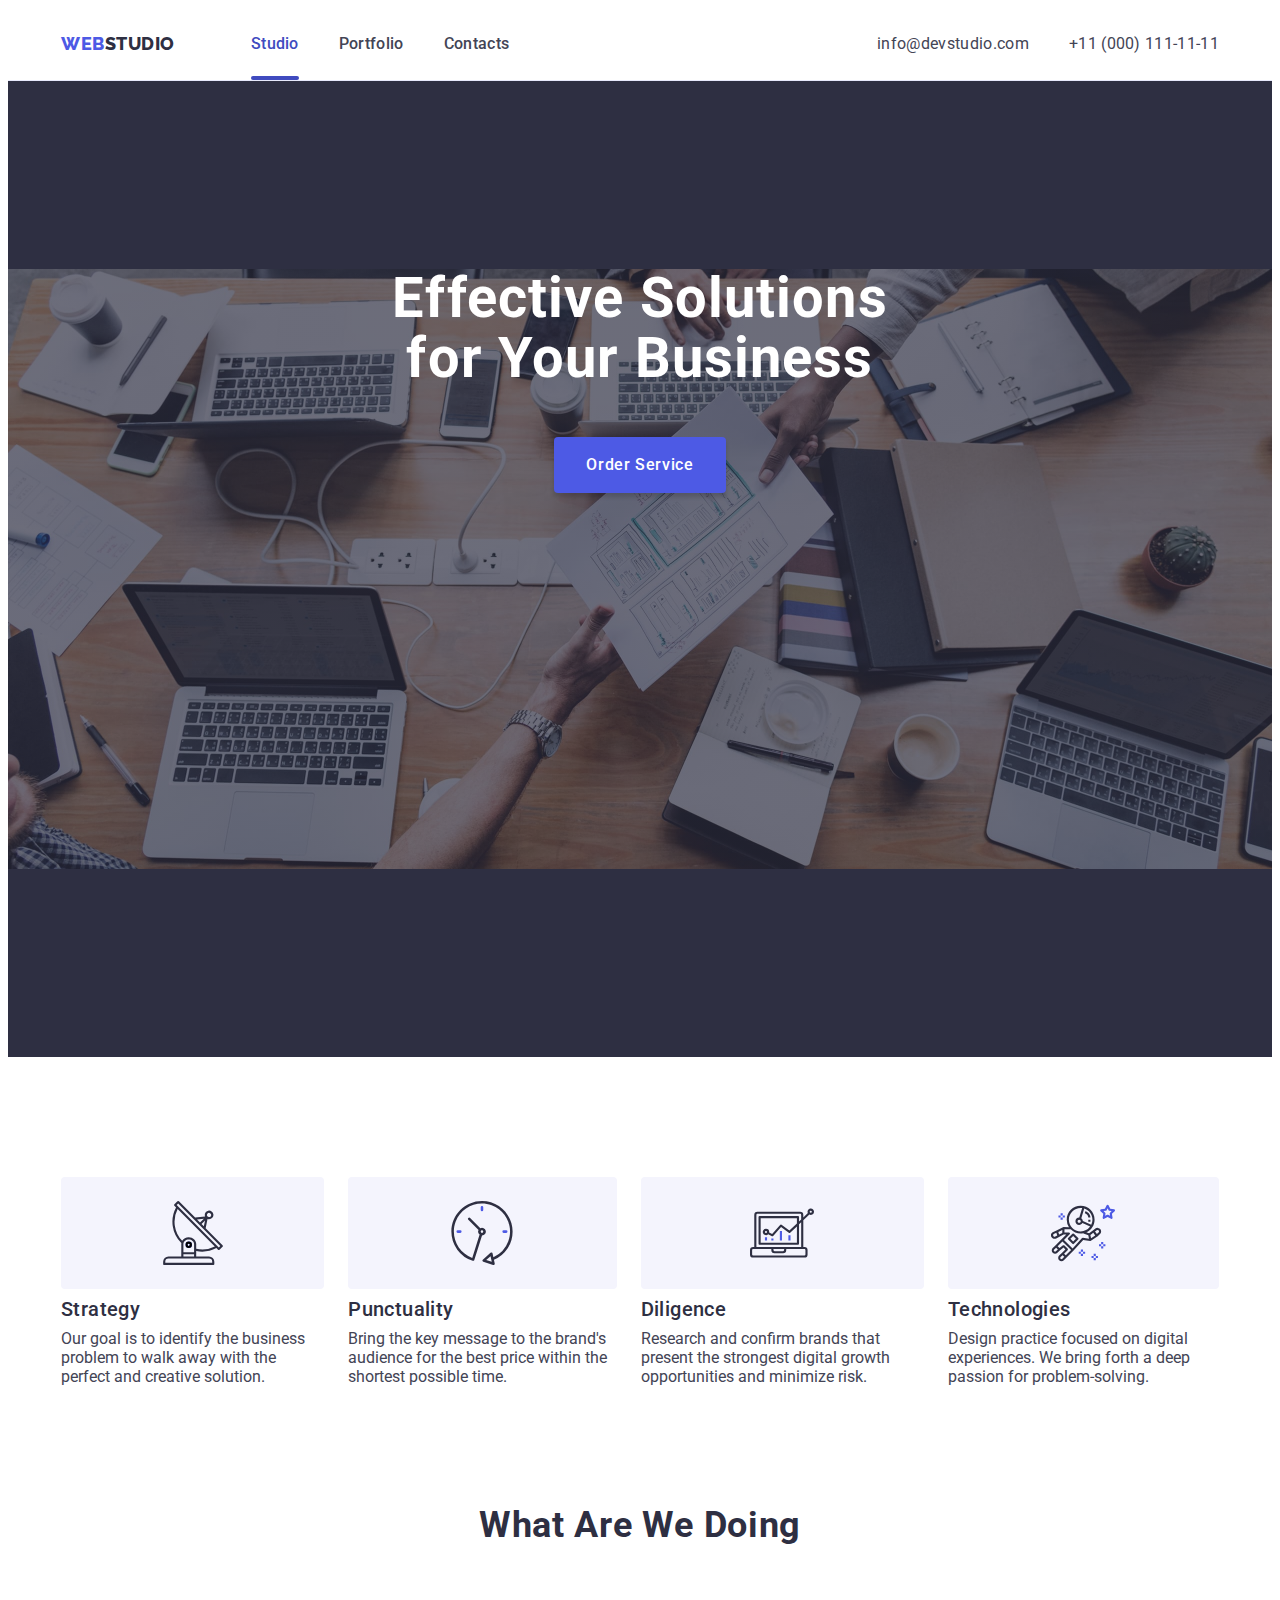
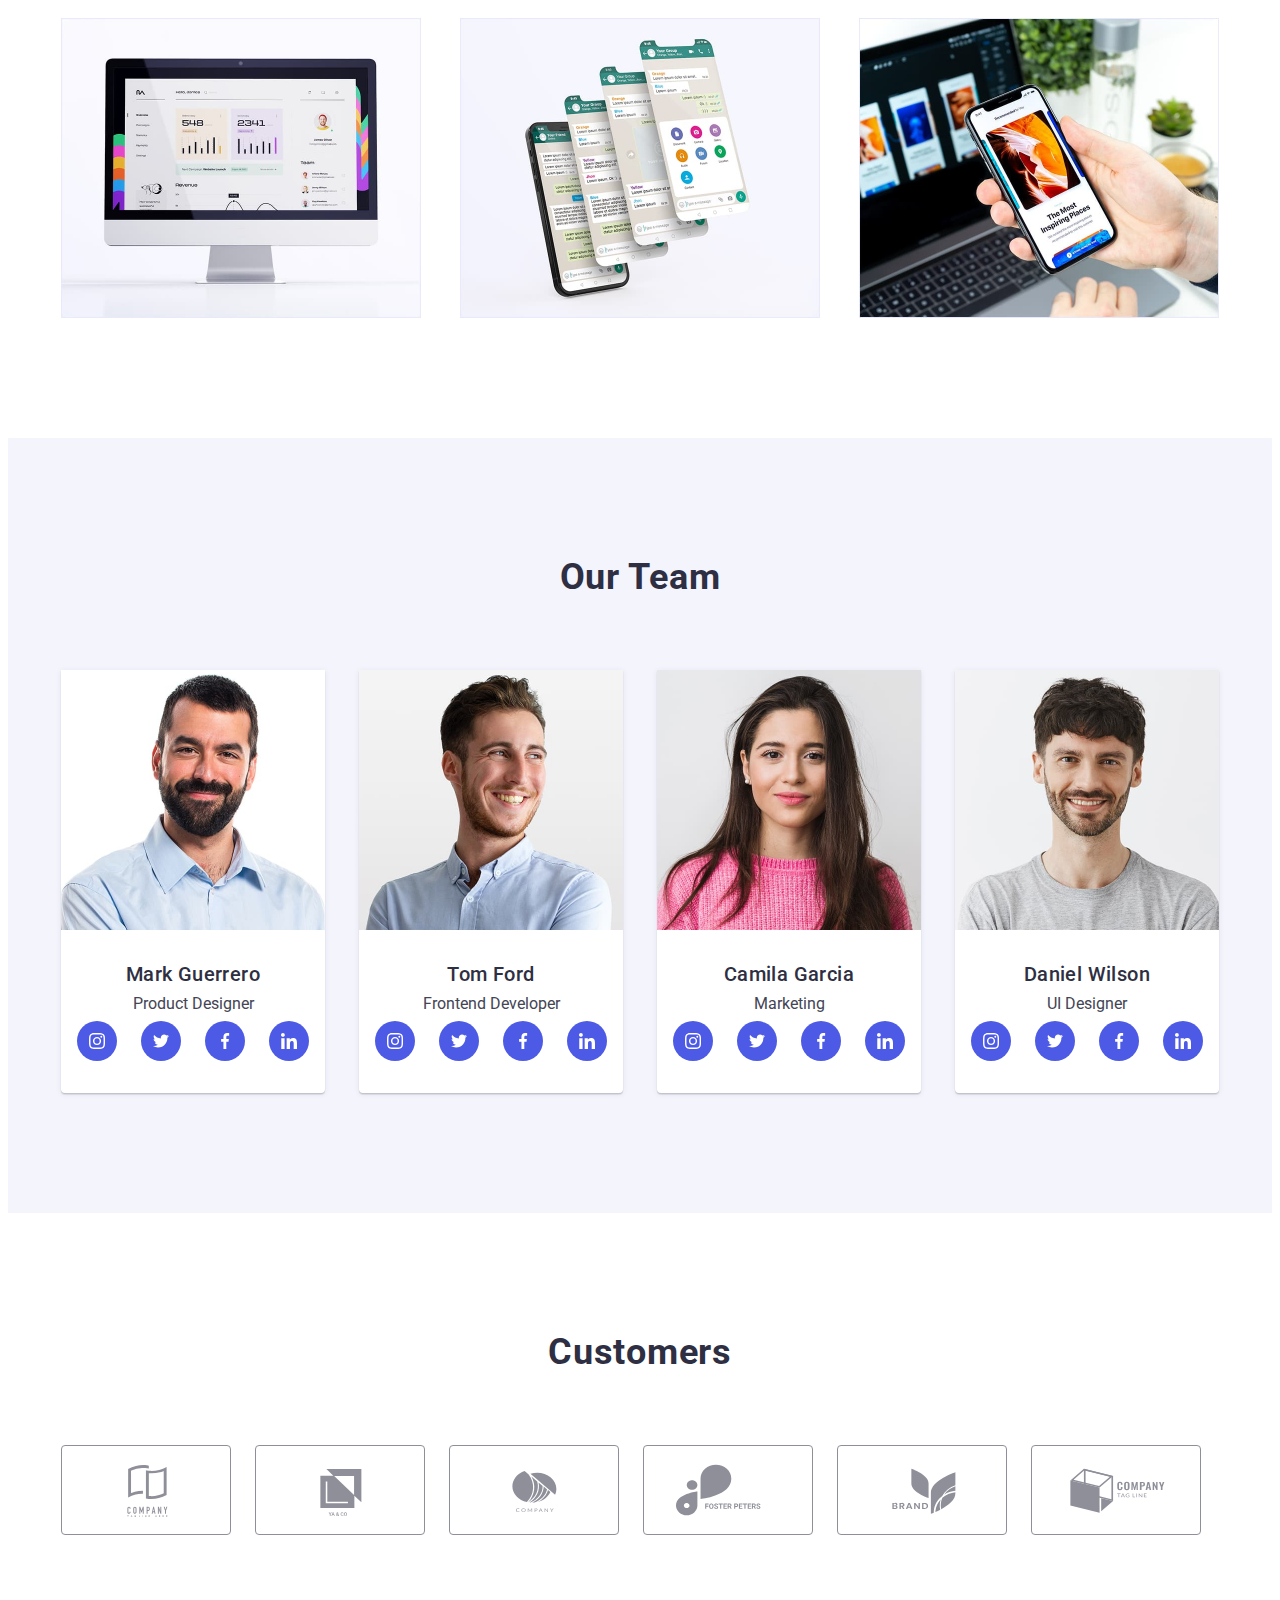
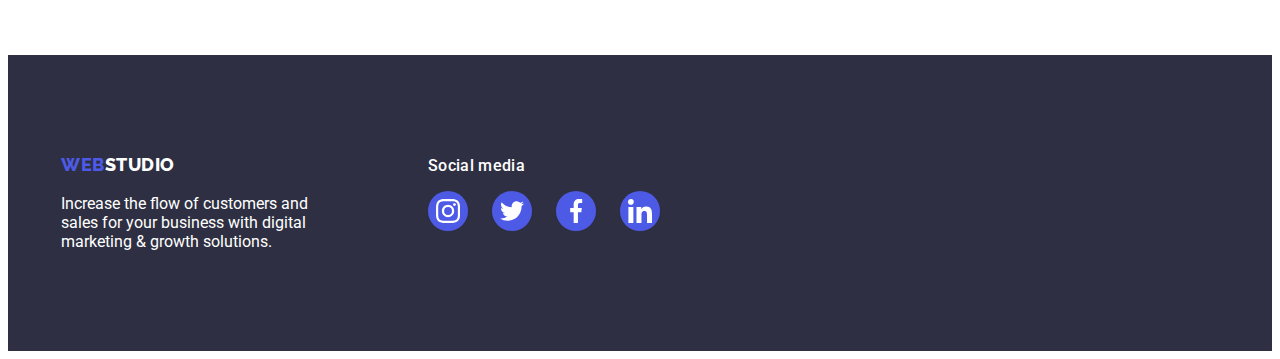
==== index.html @ 13054fbc "Initial commit" ====
<!DOCTYPE html>
<html lang="en">
  <head>
    <meta charset="UTF-8" />
    <meta name="viewport" content="width=device-width, initial-scale=1.0" />
    <link rel="preconnect" href="https://fonts.googleapis.com" />
    <link rel="preconnect" href="https://fonts.gstatic.com" crossorigin />
    <link
      href="https://fonts.googleapis.com/css2?family=Raleway:wght@800&family=Roboto:wght@100..900&display=swap"
      rel="stylesheet"
    />
    <link
      rel="stylesheet"
      href="https://cdnjs.cloudflare.com/ajax/libs/modern-normalize/3.0.1/modern-normalize.min.css"
      integrity="sha512-q6WgHqiHlKyOqslT/lgBgodhd03Wp4BEqKeW6nNtlOY4quzyG3VoQKFrieaCeSnuVseNKRGpGeDU3qPmabCANg=="
      crossorigin="anonymous"
      referrerpolicy="no-referrer"
    />
    <link href="./css/styles.css" rel="stylesheet" />
    <title>Webstudio</title>
  </head>
  <body>
    <!--Header-->
    <header class="header">
      <div class="container header-container">
        <nav class="header-nav">
          <a href="./index.html" class="logo"
            ><span class="logo-part">Web</span>Studio</a
          >
          <ul class="list nav-list">
            <li class="nav-item current">
              <a href="./index.html" class="nav-link">Studio</a>
            </li>
            <li class="nav-item">
              <a href="./portfolio.html" class="nav-link">Portfolio</a>
            </li>
            <li class="nav-item">
              <a href="" class="nav-link">Contacts</a>
            </li>
          </ul>
        </nav>
        <ul class="list contact-list">
          <li class="contact-item">
            <a href="mailto:info@devstudio.com" class="nav-data"
              >info@devstudio.com</a
            >
          </li>
          <li class="contact-item">
            <a href="tel:+11 (000) 111-11-11" class="nav-data"
              >+11 (000) 111-11-11</a
            >
          </li>
        </ul>
      </div>
    </header>
    <!--Hero Section-->
    <main>
      <section class="hero-section">
        <div class="container hero-container">
          <h1 class="main-title">
            Effective Solutions <br />for Your Business
          </h1>
          <button type="button" class="button" data-modal-open>Order Service</button>
        </div>
      </section>
      <!--Section2_Features-->
      <section class="features-section">
        <div class="container features-container">
          <h2 class="visually-hidden">Features</h2>
          <ul class="list features-list">
            <li class="features-item">
              <div class="vector-box">
                <svg class="vector-icon" width="64px" height="64px"><use href="./images/icons.svg#icon-strategy"></use></svg>
              </div>
              <h3 class="item-header">Strategy</h3>
              <p>
                Our goal is to identify the business problem to walk away with
                the perfect and creative solution.
              </p>
            </li>
            <li class="features-item">
              <div class="vector-box">
                <svg class="vector-icon" width="64px" height="64px"><use href="./images/icons.svg#icon-punctuality"></use></svg>
              </div>
              <h3 class="item-header">Punctuality</h3>
              <p>
                Bring the key message to the brand's audience for the best price
                within the shortest possible time.
              </p>
            </li>
            <li class="features-item">
              <div class="vector-box">
                <svg class="vector-icon" width="64px" height="64px"><use href="./images/icons.svg#icon-diligence"></use></svg>
              </div>
              <h3 class="item-header">Diligence</h3>
              <p>
                Research and confirm brands that present the strongest digital
                growth opportunities and minimize risk.
              </p>
            </li>
            <li class="features-item">
              <div class="vector-box">
                <svg class="vector-icon" width="64px" height="64px"><use href="./images/icons.svg#icon-technologies"></use></svg>
              </div>
              <h3 class="item-header">Technologies</h3>
              <p>
                Design practice focused on digital experiences. We bring forth a
                deep passion for problem-solving.
              </p>
            </li>
          </ul>
        </div>
      </section>
      <!--Section3_What are we doing-->
      <section class="what-section">
        <div class="container what-container">
          <h2 class="what-header">What are we doing</h2>
          <ul class="list what-list">
            <li class="what-item">
              <img
                src="./images/compuer.jpg"
                alt="Computer with Dashboard"
                width="360px"
                height="300"
              />
            </li>
            <li class="what-item">
              <img
                src="./images/mobile.jpg"
                alt="Smartphone with messenger"
                width="360px"
                height="300"
              />
            </li>
            <li class="what-item">
              <img
                src="./images/computer_mobile.jpg"
                alt="Computer and Smartphone with beautiful interface"
                width="360px"
                height="300"
              />
            </li>
          </ul>
        </div>
      </section>
      <!--Section4_Our Team-->
      <section class="team-section">
        <div class="container team-container">
          <h2 class="team-header">Our Team</h2>
          <ul class="list team-list">
            <li class="team-item">
              <img
                src="./images/person1.jpg"
                alt="Product Designer"
                width="264px"
                height="260px"
              />
              <div class="item-box">
                <h3 class="item-header">Mark Guerrero</h3>
                <p class="team-text">Product Designer</p>
                <ul class="list team-soc-list">
                  <li class="team-soc-item">
                    <a class="link team-soc-link" href="#">
                      <svg class="team-soc-icon" width="16" height="16">
                        <use
                          href="./images/icons.svg#icon-instagram"
                        ></use></svg>
                      </a>
                  </li>
                  <li class="team-soc-item">
                    <a href="#" class="link team-soc-link"><svg class="team-soc-icon" width="16" height="16">
                        <use
                          href="./images/icons.svg#icon-twitter"
                        ></use></svg></a>
                  </li>
                  <li class="team-soc-item">
                    <a href="#" class="link team-soc-link"><svg class="team-soc-icon" width="16" height="16">
                        <use
                          href="./images/icons.svg#icon-facebook"
                        ></use></svg></a>
                  </li>
                  <li class="team-soc-item">
                    <a href="#" class="link team-soc-link"><svg class="team-soc-icon" width="16" height="16">
                        <use
                          href="./images/icons.svg#icon-linkedin"
                        ></use></svg></a>
                  </li>
                </ul>
              </div>
            </li>
            <li class="team-item">
              <img
                src="./images/person2.jpg"
                alt="Frontend Developer"
                width="264px"
                height="260px"
              />
              <div class="item-box">
                <h3 class="item-header">Tom Ford</h3>
                <p class="team-text">Frontend Developer</p>
                <ul class="list team-soc-list">
                  <li class="team-soc-item">
                    <a class="link team-soc-link" href="#">
                      <svg class="team-soc-icon" width="16" height="16">
                        <use
                          href="./images/icons.svg#icon-instagram"
                        ></use></svg>
                      </a>
                  </li>
                  <li class="team-soc-item">
                    <a href="#" class="link team-soc-link"><svg class="team-soc-icon" width="16" height="16">
                        <use
                          href="./images/icons.svg#icon-twitter"
                        ></use></svg></a>
                  </li>
                  <li class="team-soc-item">
                    <a href="#" class="link team-soc-link"><svg class="team-soc-icon" width="16" height="16">
                        <use
                          href="./images/icons.svg#icon-facebook"
                        ></use></svg></a>
                  </li>
                  <li class="team-soc-item">
                    <a href="#" class="link team-soc-link"><svg class="team-soc-icon" width="16" height="16">
                        <use
                          href="./images/icons.svg#icon-linkedin"
                        ></use></svg></a>
                  </li>
                </ul>
              </div>
            </li>

            <li class="team-item">
              <img
                src="./images/person3.jpg"
                alt="Marketing"
                width="264px"
                height="260px"
              />
              <div class="item-box">
                <h3 class="item-header">Camila Garcia</h3>
                <p class="team-text">Marketing</p>
                <ul class="list team-soc-list">
                  <li class="team-soc-item">
                    <a class="link team-soc-link" href="#">
                      <svg class="team-soc-icon" width="16" height="16">
                        <use
                          href="./images/icons.svg#icon-instagram"
                        ></use></svg>
                      </a>
                  </li>
                  <li class="team-soc-item">
                    <a href="#" class="link team-soc-link"><svg class="team-soc-icon" width="16" height="16">
                        <use
                          href="./images/icons.svg#icon-twitter"
                        ></use></svg></a>
                  </li>
                  <li class="team-soc-item">
                    <a href="#" class="link team-soc-link"><svg class="team-soc-icon" width="16" height="16">
                        <use
                          href="./images/icons.svg#icon-facebook"
                        ></use></svg></a>
                  </li>
                  <li class="team-soc-item">
                    <a href="#" class="link team-soc-link"><svg class="team-soc-icon" width="16" height="16">
                        <use
                          href="./images/icons.svg#icon-linkedin"
                        ></use></svg></a>
                  </li>
                </ul>
              </div>
            </li>
            <li class="team-item">
              <img
                src="./images/person4.jpg"
                alt="UI Designer"
                width="264px"
                height="260px"
              />
              <div class="item-box">
                <h3 class="item-header">Daniel Wilson</h3>
                <p class="team-text">UI Designer</p>
                <ul class="list team-soc-list">
                  <li class="team-soc-item">
                    <a class="link team-soc-link" href="#">
                      <svg class="team-soc-icon" width="16" height="16">
                        <use
                          href="./images/icons.svg#icon-instagram"
                        ></use></svg>
                      </a>
                  </li>
                  <li class="team-soc-item">
                    <a href="#" class="link team-soc-link"><svg class="team-soc-icon" width="16" height="16">
                        <use
                          href="./images/icons.svg#icon-twitter"
                        ></use></svg></a>
                  </li>
                  <li class="team-soc-item">
                    <a href="#" class="link team-soc-link"><svg class="team-soc-icon" width="16" height="16">
                        <use
                          href="./images/icons.svg#icon-facebook"
                        ></use></svg></a>
                  </li>
                  <li class="team-soc-item">
                    <a href="#" class="link team-soc-link"><svg class="team-soc-icon" width="16" height="16">
                        <use
                          href="./images/icons.svg#icon-linkedin"
                        ></use></svg></a>
                  </li>
                </ul>
              </div>
            </li>
          </ul>
        </div>
      </section>
      <!--Section5_clients-->
      <section class="customers-section">
        <div class="customers-container container">
          <h2 class="customers-title">Customers</h2>
          <ul class="list customers-list">
            <li class="customer-item">
              <a class="link customers-link" href="#">
                <svg class="customers-icon" width="104px" height="56px">
                  <use href="./images/icons.svg#icon-YaCo_logo"></use>
                </svg>
              </a>
            </li>
            <li class="customer-item">
              <a class="link customers-link" href="#">
                <svg class="customers-icon" width="104px" height="56px">
                  <use href="./images/icons.svg#icon-Tagline_logo"></use>
                </svg>
              </a>
            </li>
            <li class="customer-item">
              <a class="link customers-link" href="#">
                <svg class="customers-icon" width="104px" height="56px">
                  <use href="./images/icons.svg#icon-Company_logo"></use>
                </svg>
              </a>
            </li>
            <li class="customer-item">
              <a class="link customers-link" href="#">
                <svg class="customers-icon" width="104px" height="56px">
                  <use href="./images/icons.svg#icon-FosterGroup_logo"></use>
                </svg>
              </a>
            </li>
            <li class="customer-item">
              <a class="link customers-link" href="#">
                <svg class="customers-icon" width="104px" height="56px">
                  <use href="./images/icons.svg#icon-Brand_logo"></use>
                </svg>
              </a>
            </li>
            <li class="customer-item">
              <a class="link customers-link" href="#">
                <svg class="customers-icon" width="104px" height="56px">
                  <use href="./images/icons.svg#icon-TagLineCompany_logo"></use>
                </svg>
              </a>
            </li>
          </ul>
        </div>
      </section>
    </main>
    <!--Footer-->
    <footer class="footer">
      <section class="section footer-section">
        <div class="container footer-container">
        <div class="footer-content"><a href="./index.html" class="logo-footer"
          ><span class="logo-part">Web</span>Studio</a>
        <p class="footer-text">
          Increase the flow of customers and <br />
          sales for your business with digital<br />
          marketing & growth solutions.
        </p>
        </div>
      <div>
        <b>Social media</b>
        <ul class="list team-soc-list">
                  <li class="team-soc-item">
                    <a class="link team-soc-link" href="#">
                      <svg class="team-soc-icon" width="24" height="24">
                        <use
                          href="./images/icons.svg#icon-instagram"
                        ></use></svg>
                      </a>
                  </li>
                  <li class="team-soc-item">
                    <a href="#" class="link team-soc-link"><svg class="team-soc-icon" width="24" height="24">
                        <use
                          href="./images/icons.svg#icon-twitter"
                        ></use></svg></a>
                  </li>
                  <li class="team-soc-item">
                    <a href="#" class="link team-soc-link"><svg class="team-soc-icon" width="24" height="24">
                        <use
                          href="./images/icons.svg#icon-facebook"
                        ></use></svg></a>
                  </li>
                  <li class="team-soc-item">
                    <a href="#" class="link team-soc-link"><svg class="team-soc-icon" width="24" height="24">
                        <use
                          href="./images/icons.svg#icon-linkedin"
                        ></use></svg></a>
                  </li>
                </ul>
      </div>
      </div>
      </section>
    </footer>
     <div class="backdrop is-hidden" data-modal>
      <div class="modal">
        <button type="button" class="modal-close" data-modal-close>
          <a class="modal-close-link" href="#">
            <svg class="modal-close-icon" width="8px" height="8px">
              <use href="./images/icons.svg#icon-close"></use>
            </svg>
          </a>
        </button>
      </div>
    </div>
    <script src="./js/modal.js"></script>
  </body>
</html>
---- css/styles.css ----
/*Styles Reset*/
h1,
h2,
h3,
p {
  margin: 0;
}

ul {
  margin: 0;
  padding: 0;
}

img {
  display: block;
}

.list {
  list-style-type: none;
}
button {
  cursor: pointer;
}
a {
  text-decoration: none;

}
a:focus {
  box-shadow: none;
  border: none;
}
.container {
  width: 100%;
  max-width: 1158px;
  padding-left: 15px;
  padding-right: 15px;
  margin: 0 auto;
}
/*variables*/
:root {
  --brand-color: #4d5ae5;
  --pressed-color: #404bbf;
  --main-color: #2e2f42;
  --success-color: #31d0aa;
  --body-text-color: #434455;
  --light-color: #8e8f99;
  --accent-color: #e7e9fc;
  --light-background-color: #f4f4fd;
  --modal-color: #2e2f42;
  --hero-background: #2e2f42;
  --white-color: #ffffff;
  --modal-background-color: #fcfcfc;
  --hero-gradient: linear-gradient(
    rgba(46, 47, 66, 0.7),
    rgba(46, 47, 66, 0.7)
  );
}
/*Header*/
.header {
  border-bottom: 1px solid var(--CORNFLOWER, #e7e9fc);
  background: var(--WHITE, #fff);
}
.header-nav {
  display: flex;
  justify-content: space-between;
}
.header-container {
  display: flex;
  justify-content: space-between;
}
.nav-list {
  display: flex;
}
.logo {
  margin-right: 76px;
  color: var(--main-color, #2e2f42);
  font-family: Raleway;
  font-size: 18px;
  font-weight: 800;
  line-height: 116.667%;
  letter-spacing: 0.54px;
  text-transform: uppercase;
  align-content: center;
}
.logo-part {
  color: var(--brand-color);
}
.nav-item:not(:last-child),
.contact-item:not(:last-child) {
  margin-right: 40px;
}
.nav-item {
  color: var(--main-color);
  font-family: Roboto;
  font-size: 16px;
  font-weight: 500;
  line-height: 150%;
  letter-spacing: 0.32px;
  padding: 24px 0 24px 0;
}
.contact-item {
  padding: 24px 0 24px 0;
}
.nav-item:hover,
.nav-item:focus {
  color: var(--brand-color);
}
.nav-data {
  color: var(--body-text-color, #434455);
  font-family: Roboto;
  font-size: 16px;
  font-style: normal;
  font-weight: 400;
  line-height: 150%;
  letter-spacing: 0.32px;
}
.nav-data:hover,
.nav-data:focus {
  color: var(--pressed-color);
}
.contact-list {
  display: flex;
}
.nav-link {
  position: relative;
  display: inline-block;
  overflow: visible;
  color: var(--body-text-color);
}
.nav-link::after{
    position: absolute;
    content: "";
    bottom: -20px;
    left: 0;
    width: 100%;
    height: 4px;
    border-radius: 2px;
    background-color: var(--pressed-color);
    transform: translateY(4px);
    transition: transform 300ms linear;
    display: none;
    /*transform: scaleX(0);*/
  }
.nav-link:hover::after,
.nav-link:focus::after {
  /*transform: scaleX(1);*/
  display: block;
}
.nav-link:hover,
.nav-link:focus,
.nav-item.current .nav-link{
  color: var(--pressed-color);
}
.nav-item.current .nav-link::after {
  display: block;
}
/*Global Styles*/
body {
  font-family: 'Roboto', sans-serif;
  background-color: var(--white-color);
}
h2 {
  color: var(--main-color);
  text-align: center;
  font-family: Roboto;
  font-size: 36px;
  font-weight: 700;
  line-height: 111.111%;
  letter-spacing: 0.72px;
  text-transform: capitalize;
}
h3 {
  color: var(--main-color);
  font-family: Roboto;
  font-size: 20px;
  font-weight: 500;
  line-height: 120%;
  letter-spacing: 0.4px;
}
p {
  color: var(--body-text-color);
}
/*Hero Section*/
.hero-section {
  background-color: var(--hero-background);
  background-image: var(--hero-gradient), url(../images/hero_bg.jpg);
  background-repeat: no-repeat;
  background-position: center;
  background-size: cover;
  text-align: center;
  width: auto;
  background-size: 1440px auto;
  height: 600px;
  padding-top: 188px;
  padding-bottom: 188px;
}
.main-title {
  color: var(--white-color, #ffffff);
  font-size: 56px;
  font-weight: 700;
  line-height: 107.143%;
  letter-spacing: 1.12px;
  margin-bottom: 48px;
}
.button {
  background-color: var(--brand-color);
  color: var(--white-color);
  font-family: Roboto;
  font-size: 16px;
  font-weight: 500;
  line-height: 150%;
  letter-spacing: 0.64px;
  padding: 16px 32px;
  border: none;
  border-radius: 4px;
  box-shadow: 0px 4px 4px 0px rgba(0, 0, 0, 0.15);
}
.button:hover,
.button:focus {
  background-color: var(--pressed-color);
}
/*Section 2 Features*/
.visually-hidden {
  clip: rect(0 0 0 0);
  clip-path: inset(50%);
  height: 1px;
  overflow: hidden;
  position: absolute;
  white-space: nowrap;
  width: 1px;
}
.features-section {
  padding: 120px 0 120px 0;
}
.features-list {
  display: flex;
  justify-content: space-between;
  gap: 24px;
}
.item-header {
  margin-bottom: 8px;
}
.vector-box {
  border-radius: 4px;
  background: var(--CLOUD, #f4f4fd);
  display: flex;
  justify-content: center;
  padding: 24px 0;
  margin-bottom: 8px;
}
/* Section 3 What are we doing*/
.what-header {
  margin-bottom: 72px;
}
.what-section {
  padding-bottom: 120px;
}
.what-list {
  display: flex;
  justify-content: space-between;
  gap: 24px;
}

/*Section 4 Our Team*/
.team-section {
  background: var(--light-background-color, #f4f4fd);
  padding: 120px 0 120px 0;
}
.team-list {
  display: flex;
  justify-content: space-between;
  gap: 24px;
}
.team-item {
  border-radius: 0px 0px 4px 4px;
  background: var(--white-color, #fff);
  box-shadow: 0px 1px 6px 0px rgba(46, 47, 66, 0.08),
    0px 1px 1px 0px rgba(46, 47, 66, 0.16),
    0px 2px 1px 0px rgba(46, 47, 66, 0.08);
}
.item-box {
  padding-top: 32px;
  padding-bottom: 32px;
  text-align: center;
}
.team-header {
  margin-bottom: 72px;
}
.item-header {
  margin-bottom: 8px;
}
.team-soc-list {
  display: flex;
  justify-content: center;
  gap: 24px;
}
.team-soc-item {
  width: 40px;
  height: 40px;
  background-color: var(--brand-color);
  border-radius: 50%;
  fill: var(--white-color);
}
.team-soc-link {
  width: 100%;
  height: 100%;
  display: flex;
  justify-content: center;
  align-items: center;
}
.team-soc-link:is(:hover, :focus) {
  background-color: var(--pressed-color);
  border-radius: 50%;
}
.team-text {
  margin-bottom: 8px;
}
/*Customers Section*/
.customers-section {
  padding: 120px 0 120px;
}
.customers-title {
  margin-bottom: 72px;
}
.customers-list {
  display: inline-flex;
  align-items: flex-start;
  gap: 24px;
}
.customer-item {
  width: 168px;
  height: 88px;
  border-radius: 4px;
  border: 1px solid var(--light-color, #8e8f99);
}

.customers-link {
  width: 100%;
  height: 100%;
  display: flex;
  justify-content: center;
  align-items: center;
}
.customer-item:hover,
.customer-item:focus {
  border-color: var(--pressed-color);
}

.customer-item:hover .customers-icon,
.customer-item:focus .customers-icon {
  fill: var(--pressed-color);
}
.customers-icon {
  fill: var(--light-color);
}
/*Portfolio*/
.portfolio-button {
  color: var(--brand-color);
  background-color: var(--light-background-color);
}
.portfolio-button:focus,
.portfolio-button:hover {
  background-color: var(--pressed-color);
  color: var(--white-color);
}
.filter-list {
  display: flex;
  justify-content: center;
  gap: 24px;
}
.filter-button {
  padding: 12px 24px;
  align-items: center;
  border-radius: 4px;
  border: 1px solid var(--CORNFLOWER, #e7e9fc);
  background: var(--CLOUD, #f4f4fd);
  color: var(--brand-color);
  font-size: 16px;
  font-weight: 500;
  line-height: 150%;
  letter-spacing: 0.64px;
}
.filter-button:hover {
  border-radius: 4px;
  color: var(--white-color);
  border: 1px transparent;
  background: var(--pressed-color);
  box-shadow: 0px 3px 1px 0px rgba(0, 0, 0, 0.1),
    0px 2px 1px 0px rgba(0, 0, 0, 0.08), 0px 2px 2px 0px rgba(0, 0, 0, 0.12);
}
.filter-container {
  padding-top: 100px;
  padding-bottom: 72px;
}
.portfolio-section {
  margin-bottom: 120px;
}
.portfolio-list {
  display: flex;
  align-content: flex-start;
  flex-wrap: wrap;
  gap: 48px 24px;
  overflow: hidden;
}
.portfolio-cover-wrap {
  position: relative;
  overflow: hidden;
}
.portfolio-cover-text {
  position: absolute;
  top: 0;
  padding: 40px 32px 0 32px;
  color: var(--white-color);
  background-color: var(--brand-color);
  height: 100%;
  font-size: 16px;
  font-style: normal;
  font-weight: 400;
  line-height: 150%;
  letter-spacing: 0.32px;
  transform: translateY(100%);
  transition: transform 250ms cubic-bezier(0.4, 0, 0.2, 1);
}
.portfolio-item:hover .portfolio-cover-text {
  transform: translateY(0);
}
.portfolio-item {
  display: flex;
  width: 360px;
  height: 420px;
  padding-bottom: 32px;
  flex-direction: column;
  align-items: flex-start;
  gap: 32px;
  border: 1px solid;
  border-color: var(--accent-color);
  flex-basis: calc((100% - 48px) / 3);
  min-height: 360px;
}
.item-content {
  padding-left: 16px;
  padding-right: 16px;
}
.portfolio-item:hover,
:focus {
  box-shadow: 0px 1px 6px 0px rgba(46, 47, 66, 0.08),
    0px 1px 1px 0px rgba(46, 47, 66, 0.16),
    0px 2px 1px 0px rgba(46, 47, 66, 0.08);
}
/*Footer*/
footer {
  background-color: var(--main-color);
  color: var(--white-color);
}
.logo-footer {
  color: var(--white-color);
  font-family: Raleway;
  font-size: 18px;
  font-weight: 800;
  line-height: 116.667%;
  letter-spacing: 0.54px;
  text-transform: uppercase;
  margin-bottom: 18px;
  display: inline-block;
}
.footer-text {
  color: var(--white-color);
  max-width: 264px;
}
.footer-container {
  display: flex;
  align-items: baseline;
  gap: 120px;
}
.footer-section {
  padding-top: 100px;
  padding-bottom: 100px;
}
.footer b {
  display: inline-block;
  font-weight: 500;
  color: var(--white-color);
  letter-spacing: 0.32px;
  margin-bottom: 16px;
}
.footer-content {
  display: flex;
  flex-direction: column;
  align-items: flex-start;
}
.backdrop {
  position: fixed;
  top: 0;
  width: 100%;
  height: 100%;
  background-color: rgba(46, 47, 66, 0.40);
  transition: visibility 500ms linear, opacity 300ms linear;
}
.backdrop.is-hidden .modal{
  transform: translate(-500%, -50%);
}
.modal {
  position: absolute;
  top: 50%;
  left: 50%;
  transform: translate(-50%, -50%);
  transition: transform 500ms linear;
  width: 408px;
  padding: 24px;
min-height: 584px;
flex-shrink: 0;
border-radius: 4px;
background: var(--modal-background-color);
box-shadow: 0px 1px 1px 0px rgba(0, 0, 0, 0.14), 0px 1px 3px 0px rgba(0, 0, 0, 0.12), 0px 2px 1px 0px rgba(0, 0, 0, 0.20);
}
.modal-close {
width: 24px;
height: 24px;
fill: var(--accent-color);
border: 1px rgba(0, 0, 0, 0.10);
border-radius: 50%;
display: flex;
align-items: center;
justify-content: center;
margin-left: auto;
}
.modal-close-icon {
  fill: var(--main-color);
}
.is-hidden {
  opacity: 0;
  visibility: hidden;
  pointer-events: none;
}
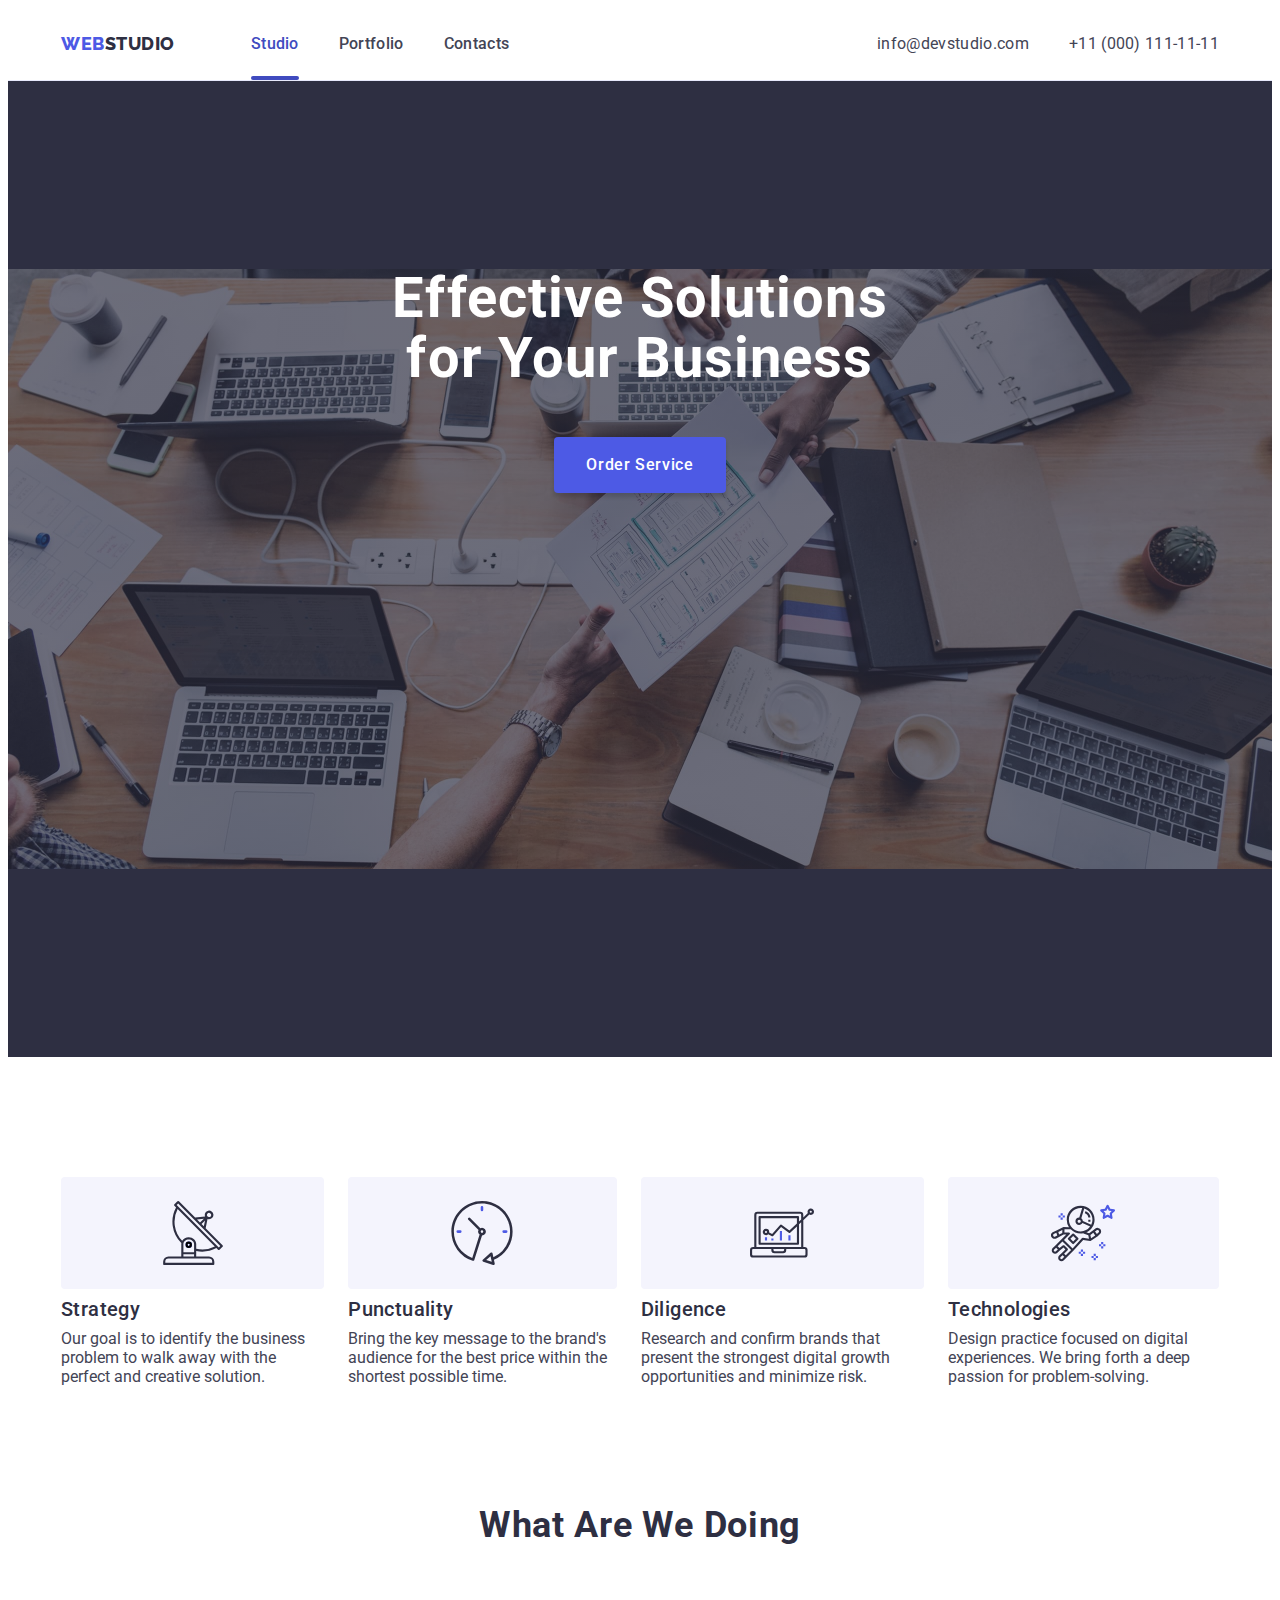
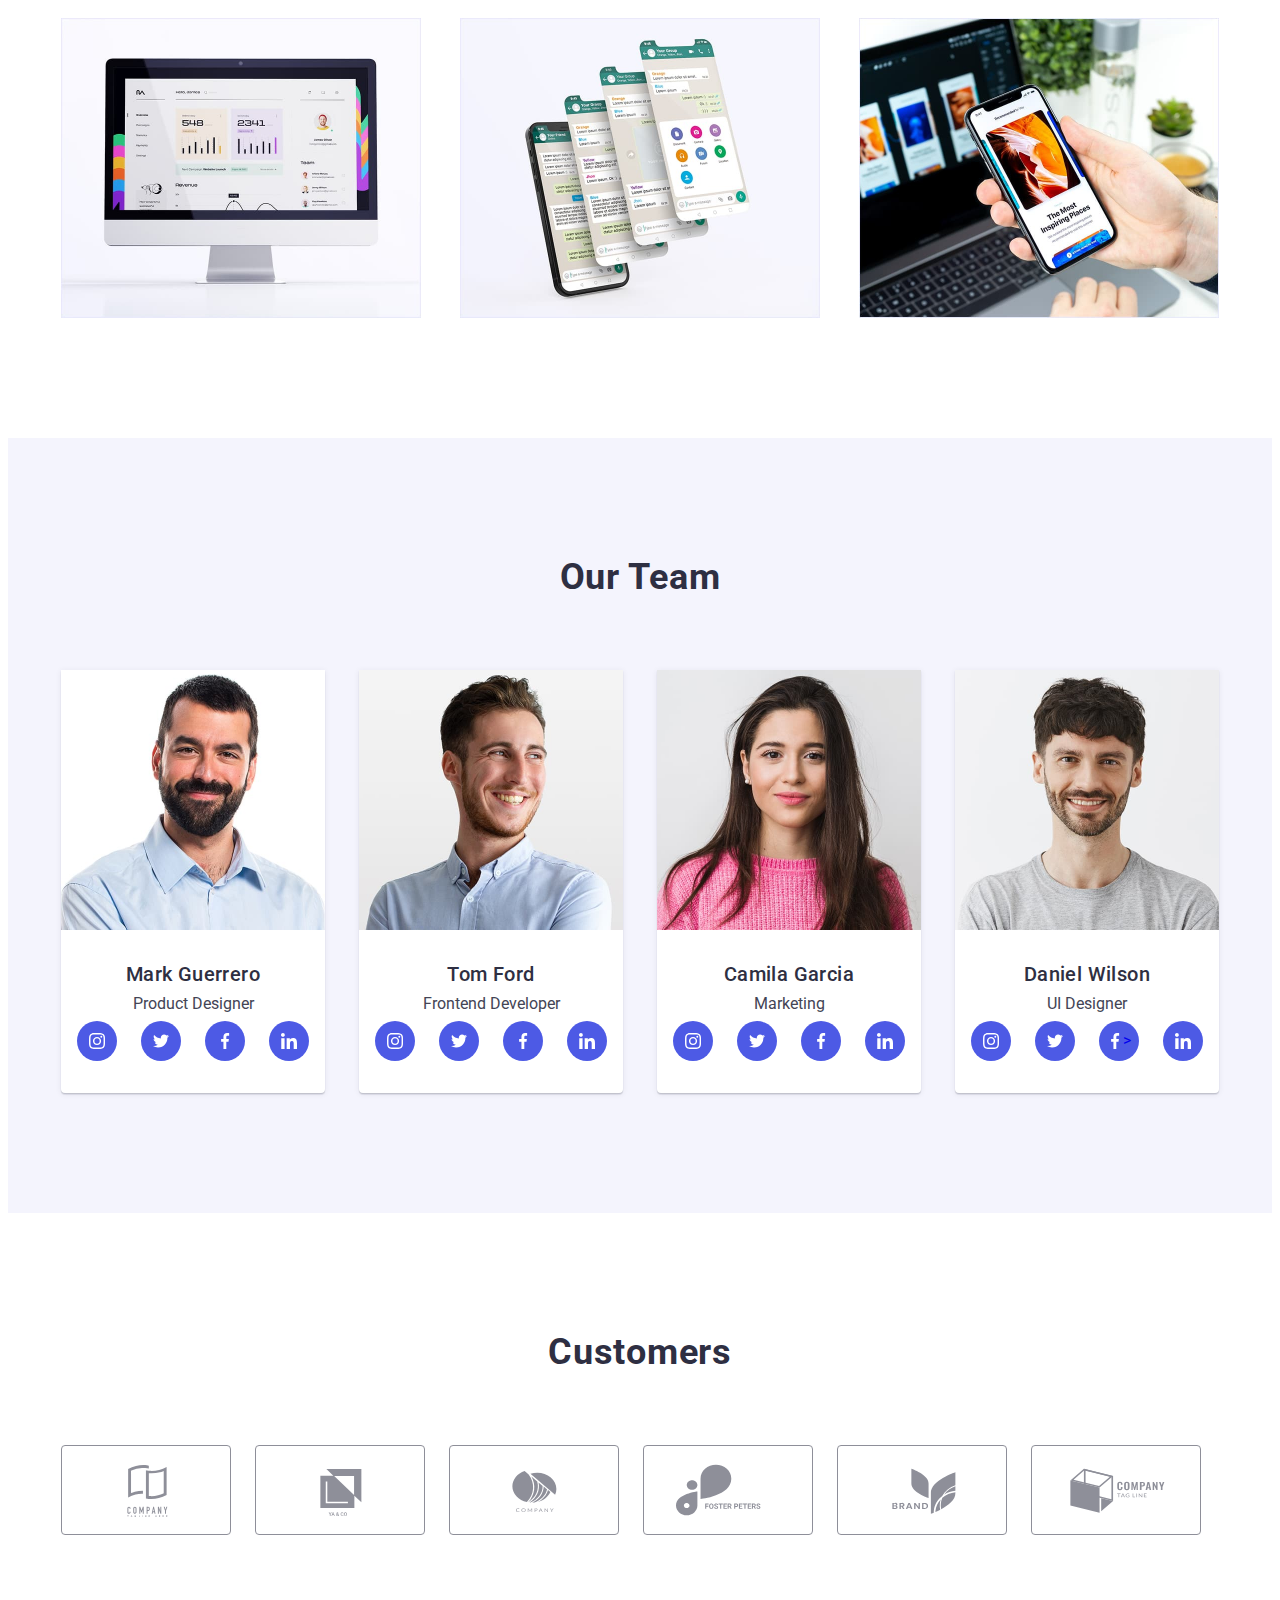
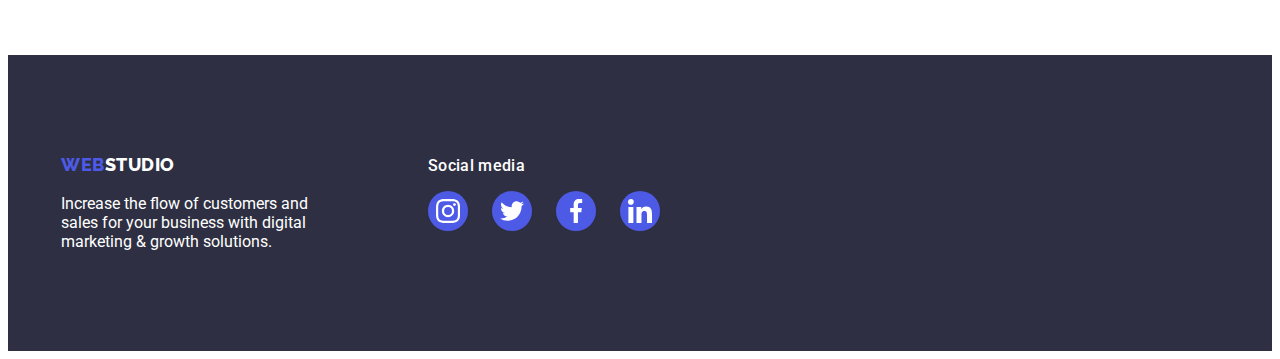
==== commit f397d18e: "Update 1" ====
--- a/index.html
+++ b/index.html
@@ -35,7 +35,7 @@
               <a href="./portfolio.html" class="nav-link">Portfolio</a>
             </li>
             <li class="nav-item">
-              <a href="" class="nav-link">Contacts</a>
+              <a href="#" class="nav-link">Contacts</a>
             </li>
           </ul>
         </nav>
@@ -60,7 +60,9 @@
           <h1 class="main-title">
             Effective Solutions <br />for Your Business
           </h1>
-          <button type="button" class="button" data-modal-open>Order Service</button>
+          <button type="button" class="button" data-modal-open>
+            Order Service
+          </button>
         </div>
       </section>
       <!--Section2_Features-->
@@ -70,7 +72,9 @@
           <ul class="list features-list">
             <li class="features-item">
               <div class="vector-box">
-                <svg class="vector-icon" width="64px" height="64px"><use href="./images/icons.svg#icon-strategy"></use></svg>
+                <svg class="vector-icon" width="64px" height="64px">
+                  <use href="./images/icons.svg#icon-strategy"></use>
+                </svg>
               </div>
               <h3 class="item-header">Strategy</h3>
               <p>
@@ -80,7 +84,9 @@
             </li>
             <li class="features-item">
               <div class="vector-box">
-                <svg class="vector-icon" width="64px" height="64px"><use href="./images/icons.svg#icon-punctuality"></use></svg>
+                <svg class="vector-icon" width="64px" height="64px">
+                  <use href="./images/icons.svg#icon-punctuality"></use>
+                </svg>
               </div>
               <h3 class="item-header">Punctuality</h3>
               <p>
@@ -90,7 +96,9 @@
             </li>
             <li class="features-item">
               <div class="vector-box">
-                <svg class="vector-icon" width="64px" height="64px"><use href="./images/icons.svg#icon-diligence"></use></svg>
+                <svg class="vector-icon" width="64px" height="64px">
+                  <use href="./images/icons.svg#icon-diligence"></use>
+                </svg>
               </div>
               <h3 class="item-header">Diligence</h3>
               <p>
@@ -100,7 +108,9 @@
             </li>
             <li class="features-item">
               <div class="vector-box">
-                <svg class="vector-icon" width="64px" height="64px"><use href="./images/icons.svg#icon-technologies"></use></svg>
+                <svg class="vector-icon" width="64px" height="64px">
+                  <use href="./images/icons.svg#icon-technologies"></use>
+                </svg>
               </div>
               <h3 class="item-header">Technologies</h3>
               <p>
@@ -162,28 +172,27 @@
                   <li class="team-soc-item">
                     <a class="link team-soc-link" href="#">
                       <svg class="team-soc-icon" width="16" height="16">
-                        <use
-                          href="./images/icons.svg#icon-instagram"
-                        ></use></svg>
+                        <use href="./images/icons.svg#icon-instagram"></use>
+                      </svg>
+                    </a>
+                  </li>
+                  <li class="team-soc-item">
+                    <a href="#" class="link team-soc-link"
+                      ><svg class="team-soc-icon" width="16" height="16">
+                        <use href="./images/icons.svg#icon-twitter"></use></svg>
                       </a>
                   </li>
                   <li class="team-soc-item">
-                    <a href="#" class="link team-soc-link"><svg class="team-soc-icon" width="16" height="16">
-                        <use
-                          href="./images/icons.svg#icon-twitter"
-                        ></use></svg></a>
-                  </li>
-                  <li class="team-soc-item">
-                    <a href="#" class="link team-soc-link"><svg class="team-soc-icon" width="16" height="16">
-                        <use
-                          href="./images/icons.svg#icon-facebook"
-                        ></use></svg></a>
-                  </li>
-                  <li class="team-soc-item">
-                    <a href="#" class="link team-soc-link"><svg class="team-soc-icon" width="16" height="16">
-                        <use
-                          href="./images/icons.svg#icon-linkedin"
-                        ></use></svg></a>
+                    <a href="#" class="link team-soc-link"
+                      ><svg class="team-soc-icon" width="16" height="16">
+                        <use href="./images/icons.svg#icon-facebook"></use></svg>
+                    </a>
+                  </li>
+                  <li class="team-soc-item">
+                    <a href="#" class="link team-soc-link"
+                      ><svg class="team-soc-icon" width="16" height="16">
+                        <use href="./images/icons.svg#icon-linkedin"></use></svg>
+                    </a>
                   </li>
                 </ul>
               </div>
@@ -202,28 +211,27 @@
                   <li class="team-soc-item">
                     <a class="link team-soc-link" href="#">
                       <svg class="team-soc-icon" width="16" height="16">
-                        <use
-                          href="./images/icons.svg#icon-instagram"
-                        ></use></svg>
-                      </a>
-                  </li>
-                  <li class="team-soc-item">
-                    <a href="#" class="link team-soc-link"><svg class="team-soc-icon" width="16" height="16">
-                        <use
-                          href="./images/icons.svg#icon-twitter"
-                        ></use></svg></a>
-                  </li>
-                  <li class="team-soc-item">
-                    <a href="#" class="link team-soc-link"><svg class="team-soc-icon" width="16" height="16">
-                        <use
-                          href="./images/icons.svg#icon-facebook"
-                        ></use></svg></a>
-                  </li>
-                  <li class="team-soc-item">
-                    <a href="#" class="link team-soc-link"><svg class="team-soc-icon" width="16" height="16">
-                        <use
-                          href="./images/icons.svg#icon-linkedin"
-                        ></use></svg></a>
+                        <use href="./images/icons.svg#icon-instagram"></use>
+                      </svg>
+                    </a>
+                  </li>
+                  <li class="team-soc-item">
+                    <a href="#" class="link team-soc-link"
+                      ><svg class="team-soc-icon" width="16" height="16">
+                        <use href="./images/icons.svg#icon-twitter"></use></svg>
+                    </a>
+                  </li>
+                  <li class="team-soc-item">
+                    <a href="#" class="link team-soc-link"
+                      ><svg class="team-soc-icon" width="16" height="16">
+                        <use href="./images/icons.svg#icon-facebook"></use></svg>
+                    </a>
+                  </li>
+                  <li class="team-soc-item">
+                    <a href="#" class="link team-soc-link"
+                      ><svg class="team-soc-icon" width="16" height="16">
+                        <use href="./images/icons.svg#icon-linkedin"></use></svg>
+                    </a>
                   </li>
                 </ul>
               </div>
@@ -243,28 +251,27 @@
                   <li class="team-soc-item">
                     <a class="link team-soc-link" href="#">
                       <svg class="team-soc-icon" width="16" height="16">
-                        <use
-                          href="./images/icons.svg#icon-instagram"
-                        ></use></svg>
-                      </a>
-                  </li>
-                  <li class="team-soc-item">
-                    <a href="#" class="link team-soc-link"><svg class="team-soc-icon" width="16" height="16">
-                        <use
-                          href="./images/icons.svg#icon-twitter"
-                        ></use></svg></a>
-                  </li>
-                  <li class="team-soc-item">
-                    <a href="#" class="link team-soc-link"><svg class="team-soc-icon" width="16" height="16">
-                        <use
-                          href="./images/icons.svg#icon-facebook"
-                        ></use></svg></a>
-                  </li>
-                  <li class="team-soc-item">
-                    <a href="#" class="link team-soc-link"><svg class="team-soc-icon" width="16" height="16">
-                        <use
-                          href="./images/icons.svg#icon-linkedin"
-                        ></use></svg></a>
+                        <use href="./images/icons.svg#icon-instagram"></use>
+                      </svg>
+                    </a>
+                  </li>
+                  <li class="team-soc-item">
+                    <a href="#" class="link team-soc-link"
+                      ><svg class="team-soc-icon" width="16" height="16">
+                        <use href="./images/icons.svg#icon-twitter"></use></svg>
+                    </a>
+                  </li>
+                  <li class="team-soc-item">
+                    <a href="#" class="link team-soc-link"
+                      ><svg class="team-soc-icon" width="16" height="16">
+                        <use href="./images/icons.svg#icon-facebook"></use></svg>
+                    </a>
+                  </li>
+                  <li class="team-soc-item">
+                    <a href="#" class="link team-soc-link"
+                      ><svg class="team-soc-icon" width="16" height="16">
+                        <use href="./images/icons.svg#icon-linkedin"></use></svg>
+                    </a>
                   </li>
                 </ul>
               </div>
@@ -283,28 +290,27 @@
                   <li class="team-soc-item">
                     <a class="link team-soc-link" href="#">
                       <svg class="team-soc-icon" width="16" height="16">
-                        <use
-                          href="./images/icons.svg#icon-instagram"
-                        ></use></svg>
-                      </a>
-                  </li>
-                  <li class="team-soc-item">
-                    <a href="#" class="link team-soc-link"><svg class="team-soc-icon" width="16" height="16">
-                        <use
-                          href="./images/icons.svg#icon-twitter"
-                        ></use></svg></a>
-                  </li>
-                  <li class="team-soc-item">
-                    <a href="#" class="link team-soc-link"><svg class="team-soc-icon" width="16" height="16">
-                        <use
-                          href="./images/icons.svg#icon-facebook"
-                        ></use></svg></a>
-                  </li>
-                  <li class="team-soc-item">
-                    <a href="#" class="link team-soc-link"><svg class="team-soc-icon" width="16" height="16">
-                        <use
-                          href="./images/icons.svg#icon-linkedin"
-                        ></use></svg></a>
+                        <use href="./images/icons.svg#icon-instagram"></use>
+                      </svg>
+                    </a>
+                  </li>
+                  <li class="team-soc-item">
+                    <a href="#" class="link team-soc-link"
+                      ><svg class="team-soc-icon" width="16" height="16">
+                        <use href="./images/icons.svg#icon-twitter"></use></svg>
+                    </a>
+                  </li>
+                  <li class="team-soc-item">
+                    <a href="#" class="link team-soc-link"
+                      ><svg class="team-soc-icon" width="16" height="16">
+                        <use href="./images/icons.svg#icon-facebook"></use></svg>
+                    ></a>
+                  </li>
+                  <li class="team-soc-item">
+                    <a href="#" class="link team-soc-link"
+                      ><svg class="team-soc-icon" width="16" height="16">
+                        <use href="./images/icons.svg#icon-linkedin"></use></svg>
+                    </a>
                   </li>
                 </ul>
               </div>
@@ -367,49 +373,50 @@
     <footer class="footer">
       <section class="section footer-section">
         <div class="container footer-container">
-        <div class="footer-content"><a href="./index.html" class="logo-footer"
-          ><span class="logo-part">Web</span>Studio</a>
-        <p class="footer-text">
-          Increase the flow of customers and <br />
-          sales for your business with digital<br />
-          marketing & growth solutions.
-        </p>
-        </div>
-      <div>
-        <b>Social media</b>
-        <ul class="list team-soc-list">
-                  <li class="team-soc-item">
-                    <a class="link team-soc-link" href="#">
-                      <svg class="team-soc-icon" width="24" height="24">
-                        <use
-                          href="./images/icons.svg#icon-instagram"
-                        ></use></svg>
-                      </a>
-                  </li>
-                  <li class="team-soc-item">
-                    <a href="#" class="link team-soc-link"><svg class="team-soc-icon" width="24" height="24">
-                        <use
-                          href="./images/icons.svg#icon-twitter"
-                        ></use></svg></a>
-                  </li>
-                  <li class="team-soc-item">
-                    <a href="#" class="link team-soc-link"><svg class="team-soc-icon" width="24" height="24">
-                        <use
-                          href="./images/icons.svg#icon-facebook"
-                        ></use></svg></a>
-                  </li>
-                  <li class="team-soc-item">
-                    <a href="#" class="link team-soc-link"><svg class="team-soc-icon" width="24" height="24">
-                        <use
-                          href="./images/icons.svg#icon-linkedin"
-                        ></use></svg></a>
-                  </li>
-                </ul>
-      </div>
-      </div>
+          <div class="footer-content">
+            <a href="./index.html" class="logo-footer"
+              ><span class="logo-part">Web</span>Studio</a
+            >
+            <p class="footer-text">
+              Increase the flow of customers and <br />
+              sales for your business with digital<br />
+              marketing & growth solutions.
+            </p>
+          </div>
+          <div>
+            <b>Social media</b>
+            <ul class="list team-soc-list">
+              <li class="team-soc-item">
+                <a class="link team-soc-link" href="#">
+                  <svg class="team-soc-icon" width="24" height="24">
+                    <use href="./images/icons.svg#icon-instagram"></use>
+                  </svg>
+                </a>
+              </li>
+              <li class="team-soc-item">
+                <a href="#" class="link team-soc-link"
+                  ><svg class="team-soc-icon" width="24" height="24">
+                    <use href="./images/icons.svg#icon-twitter"></use></svg>
+                </a>
+              </li>
+              <li class="team-soc-item">
+                <a href="#" class="link team-soc-link"
+                  ><svg class="team-soc-icon" width="24" height="24">
+                    <use href="./images/icons.svg#icon-facebook"></use></svg>
+                </a>
+              </li>
+              <li class="team-soc-item">
+                <a href="#" class="link team-soc-link"
+                  ><svg class="team-soc-icon" width="24" height="24">
+                    <use href="./images/icons.svg#icon-linkedin"></use></svg>
+                </a>
+              </li>
+            </ul>
+          </div>
+        </div>
       </section>
     </footer>
-     <div class="backdrop is-hidden" data-modal>
+    <div class="backdrop is-hidden" data-modal>
       <div class="modal">
         <button type="button" class="modal-close" data-modal-close>
           <a class="modal-close-link" href="#">
@@ -418,6 +425,47 @@
             </svg>
           </a>
         </button>
+        <p class="modal-title">Leave your contacts and we will call you back</p>
+        <form class="modal-form">
+          <div class="modal-field">
+          <label class="modal-label" for="user-name"><span class="label-text">Name</span></label>
+          <div class="input-wrap">
+            <input
+            class="modal-input"
+            type="text"
+            name="user-name"
+            id="user-name"
+          /><svg class="modal-icon" width="18" height="24"><use href="./images/icons.svg#icon-person"></use></svg>
+        </div>
+          </div>
+          <div class="modal-field">
+          <label class="modal-label" for="user-phone"><span class="label-text">Phone</span></label>
+          <div class="input-wrap">
+          <input
+            type="tel"
+            name="user-phone"
+            id="user-phone"
+            class="modal-input"
+          /><svg class="modal-icon" width="18" height="24"><use href="./images/icons.svg#icon-phone"></use></svg>
+        </div>
+          </div>
+          <div class="modal-field">
+          <label class="modal-label" for="user-email"><span class="label-text">Email</span></label>
+          
+          <div class="input-wrap">
+            <input
+            type="email"
+            name="user-email"
+            id="user-email"
+            class="modal-input"
+          /><svg class="modal-icon" width="18" height="24"><use href="./images/icons.svg#icon-email"></use></svg>
+          </div>
+         </div>
+          <div class="modal-field"><label for="user-comment"><span class="label-text">Comment</span>
+          </label>
+        <textarea class="modal-comment" name="user-comment" id="user-comment" placeholder="Text input"></textarea></div>
+          <button type="submit" class="submit-button">Send</button>
+        </form>
       </div>
     </div>
     <script src="./js/modal.js"></script>
--- a/css/styles.css
+++ b/css/styles.css
@@ -516,13 +516,14 @@
 .modal-close {
 width: 24px;
 height: 24px;
-fill: var(--accent-color);
-border: 1px rgba(0, 0, 0, 0.10);
+border: 1px solid rgba(0, 0, 0, 0.10);
 border-radius: 50%;
 display: flex;
 align-items: center;
 justify-content: center;
 margin-left: auto;
+margin-bottom: 24px;
+background-color: var(--accent-color);
 }
 .modal-close-icon {
   fill: var(--main-color);
@@ -531,4 +532,86 @@
   opacity: 0;
   visibility: hidden;
   pointer-events: none;
+}
+.modal-title {
+color: var(--main-color);
+text-align: center;
+font-weight: 500;
+margin-bottom: 16px;
+}
+.modal-input {
+  min-width: 360px;
+  height: 40px;
+  border-radius: 4px;
+border: 1px solid rgba(46, 47, 66, 0.40);
+background-color: transparent;
+outline: transparent;
+padding-left: 38px;
+font-size: 12px;
+letter-spacing: 0.48px;
+}
+.modal-input:focus {
+  border: 1px solid var(--brand-color);
+}
+.modal-input:focus + .modal-icon {
+fill: var(--brand-color);
+}
+.submit-button{
+  display: inline-flex;
+padding: 16px 32px;
+align-items: flex-start;
+gap: 10px;
+border-radius: 4px;
+border: 1px transparent;
+background-color: var(--brand-color);
+box-shadow: 0px 4px 4px 0px rgba(0, 0, 0, 0.15);
+color: var(--white-color);
+}
+.submit-button:hover,
+.submit-button:focus {
+  background-color: var(--pressed-color);
+}
+.modal-comment::placeholder {
+color: (46, 47, 66, 0.40);
+font-size: 12px;
+letter-spacing: 0.48px;
+}
+.modal-comment {
+  min-width: 360px;
+  height: 120px;
+  padding: 8px 16px;
+  border-radius: 4px;
+border: 1px solid rgba(46, 47, 66, 0.40);
+background-color: transparent;
+outline: transparent;
+font-size: 12px;
+letter-spacing: 0.48px;
+resize: none;
+}
+.modal-comment:focus {
+  border: 1px solid var(--brand-color);
+}
+.label-text {
+  color: var(--light-color);
+font-size: 12px;
+letter-spacing: 0.48px;
+display: inline-block;
+}
+.modal-icon {
+  color: var(--main-color);
+  position: absolute;
+  transform: translateY(-50%);
+  left: 5px;
+  top: 50%;
+  margin-left: 8px;
+}
+.input-wrap {
+  position: relative;
+}
+.modal-label {
+  position: relative;
+  margin-bottom: 4px;
+}
+.modal-field {
+  margin-bottom: 8px;
 }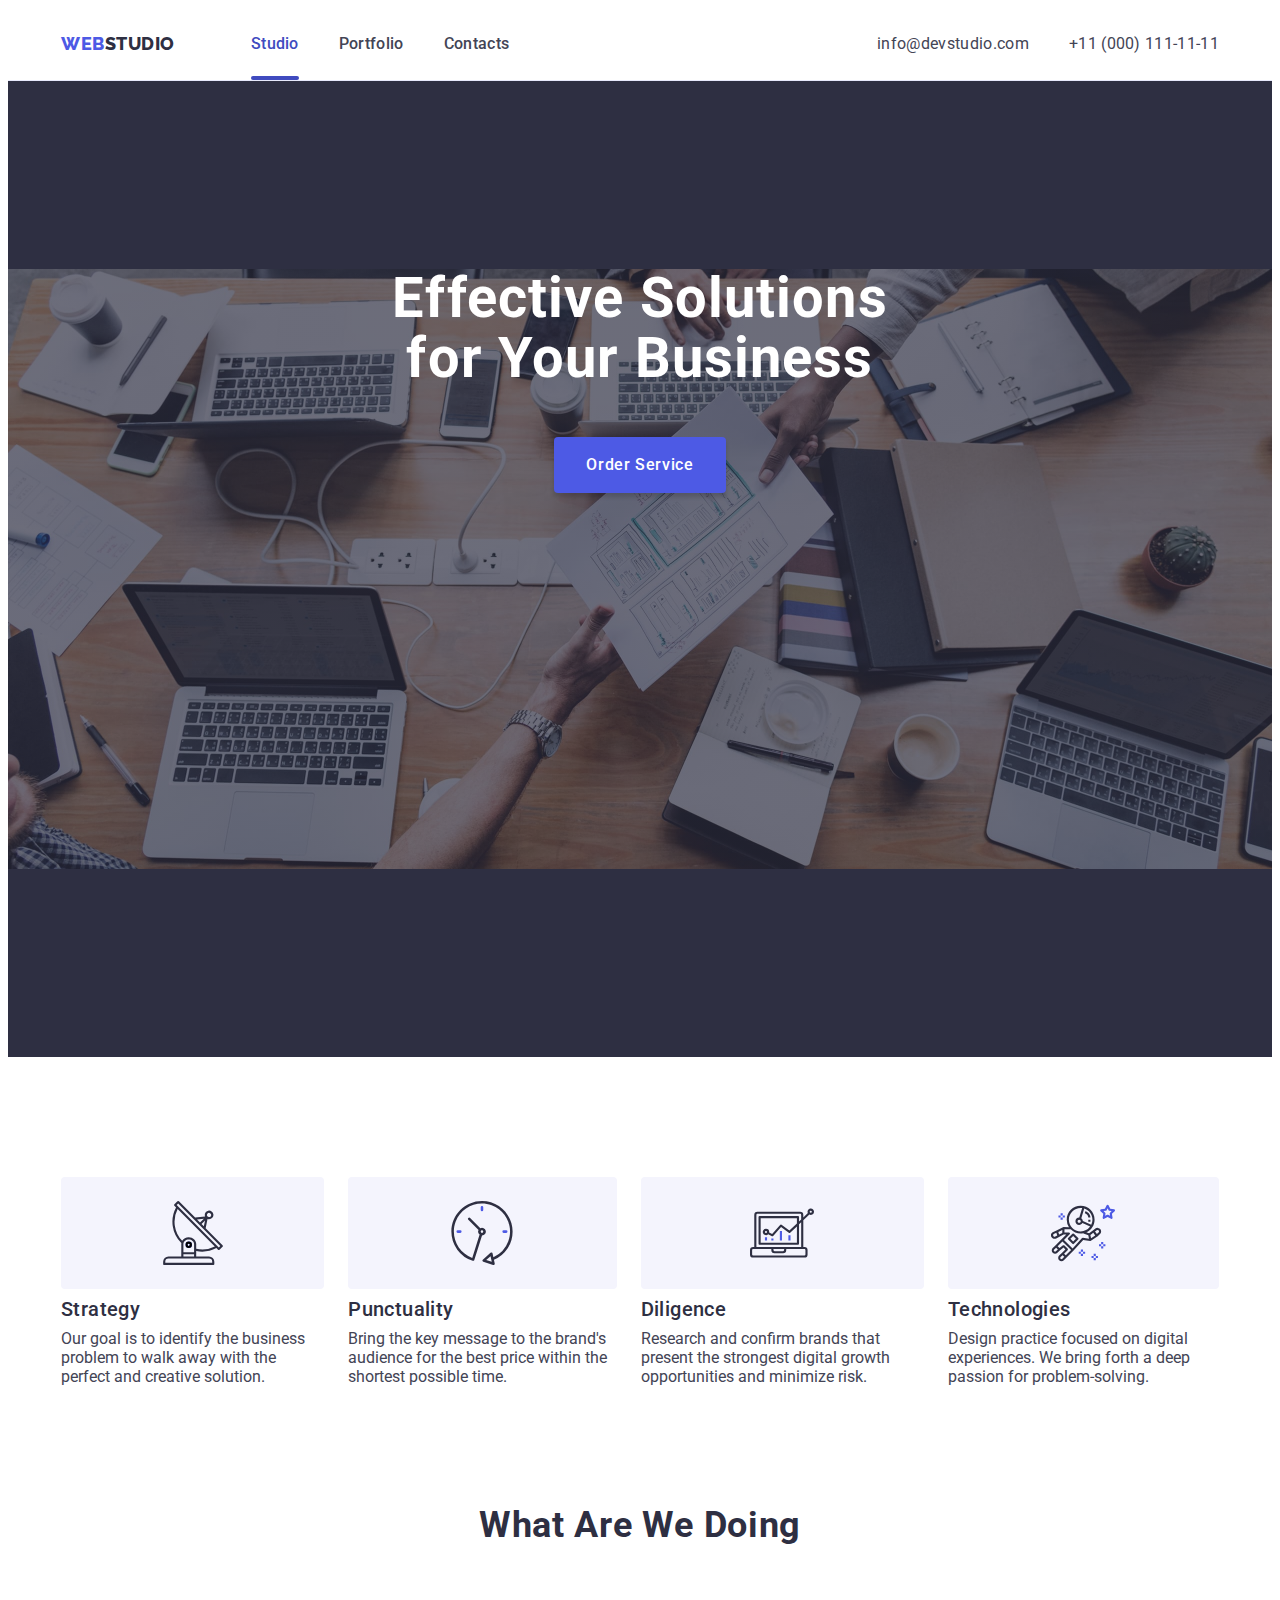
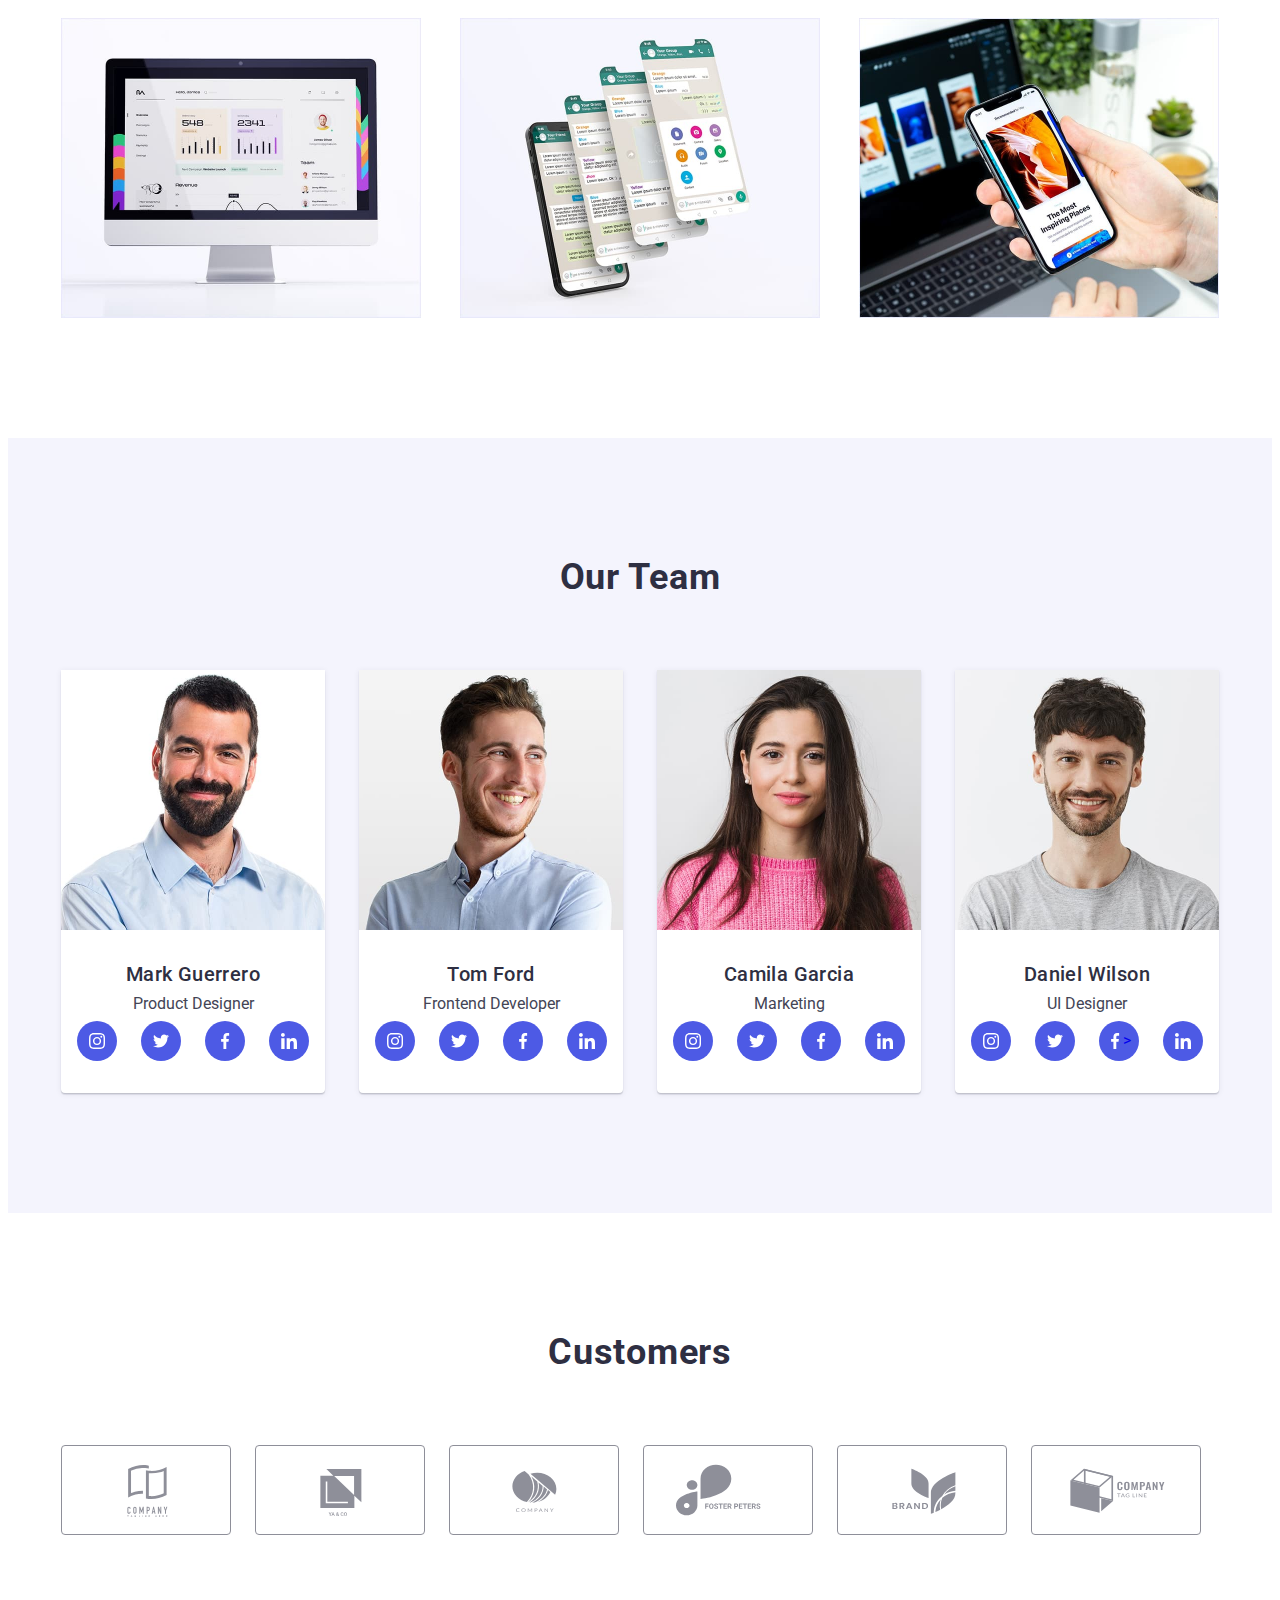
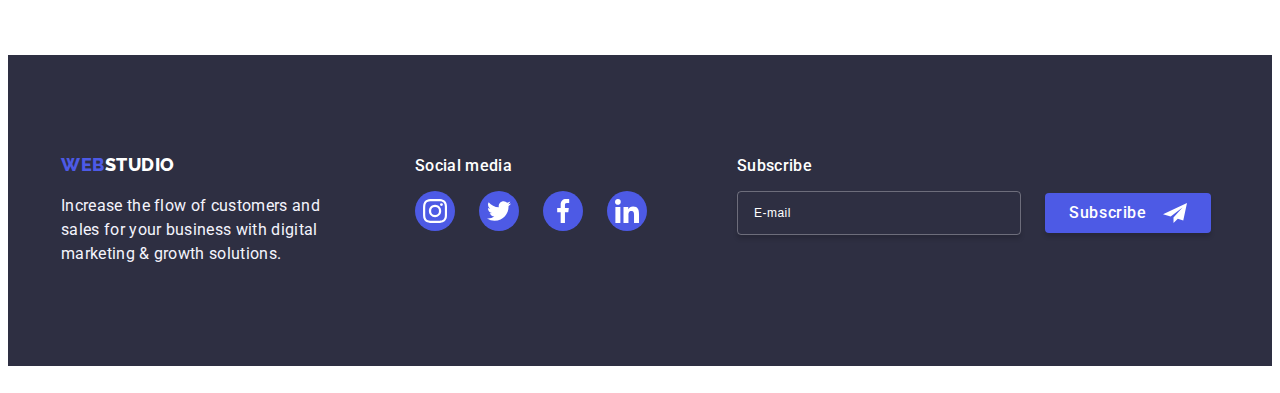
==== commit 36d4a8f3: "Update2" ====
--- a/index.html
+++ b/index.html
@@ -58,7 +58,7 @@
       <section class="hero-section">
         <div class="container hero-container">
           <h1 class="main-title">
-            Effective Solutions <br />for Your Business
+            Effective Solutions <br/>for Your Business
           </h1>
           <button type="button" class="button" data-modal-open>
             Order Service
@@ -378,8 +378,8 @@
               ><span class="logo-part">Web</span>Studio</a
             >
             <p class="footer-text">
-              Increase the flow of customers and <br />
-              sales for your business with digital<br />
+              Increase the flow of customers and 
+              sales for your business with digital
               marketing & growth solutions.
             </p>
           </div>
@@ -413,9 +413,21 @@
               </li>
             </ul>
           </div>
+          <div class="subscribe-container">
+          <b>Subscribe</b>
+          <div class="subscribe-wrap"><input 
+          class="email-input" 
+          type="text"
+          name="subscribe" 
+          id="subscribe"
+          placeholder="E-mail"/>
+          <button  type="submit" class="subscribe-button button">Subscribe<svg class="subscribe-icon" width="24" height="24"><use href="./images/icons.svg#icon-send"></use></svg></button>
+        </div>
+        </div>
         </div>
       </section>
     </footer>
+    <!--Modal Window-->
     <div class="backdrop is-hidden" data-modal>
       <div class="modal">
         <button type="button" class="modal-close" data-modal-close>
@@ -464,7 +476,15 @@
           <div class="modal-field"><label for="user-comment"><span class="label-text">Comment</span>
           </label>
         <textarea class="modal-comment" name="user-comment" id="user-comment" placeholder="Text input"></textarea></div>
-          <button type="submit" class="submit-button">Send</button>
+        <div class="modal-field">
+          <input
+          class="input-check visually-hidden"
+          value="true" 
+          type="checkbox" 
+          id="policy"/>
+          <label class="check-text" for="policy">I accept the terms and conditions of the <a href="#" class="policy-text"> Privacy Policy</label>
+        </div>
+          <button href="index.html" type="submit" class="submit-button">Send</button>
         </form>
       </div>
     </div>
--- a/css/styles.css
+++ b/css/styles.css
@@ -54,6 +54,7 @@
     rgba(46, 47, 66, 0.7),
     rgba(46, 47, 66, 0.7)
   );
+  --transition: 250ms cubic-bezier(0.4, 0, 0.2, 1);
 }
 /*Header*/
 .header {
@@ -464,13 +465,15 @@
   display: inline-block;
 }
 .footer-text {
-  color: var(--white-color);
+  color: var(--light-background-color);
   max-width: 264px;
+line-height: 150%;
+letter-spacing: 0.32px;
 }
 .footer-container {
   display: flex;
   align-items: baseline;
-  gap: 120px;
+  gap: 90px;
 }
 .footer-section {
   padding-top: 100px;
@@ -488,6 +491,52 @@
   flex-direction: column;
   align-items: flex-start;
 }
+.subscribe-icon {
+  fill: var(--white-color);
+}
+.subscribe-button {
+display: inline-flex;
+padding: 8px 24px;
+justify-content: center;
+align-items: center;
+gap: 16px;
+border-radius: 4px;
+border: none;
+background-color: var(--brand-color);
+color: var(--WHITE, #FFF);
+text-align: center;
+font-weight: 500;
+letter-spacing: 0.64px;
+}
+.email-input {
+  background-color: transparent;
+  min-width: 264px;
+height: 40px;
+border-radius: 4px;
+border: 1px solid rgba(255, 255, 255, 0.3);
+box-shadow: 0px 4px 4px 0px rgba(0, 0, 0, 0.15);
+padding-left: 16px;
+}
+.email-input:focus, 
+.email-input:hover {
+  border-color: var(--brand-color);
+  outline: var(--pressed-color);
+  color: white;
+}
+.email-input::placeholder {
+  color: white;
+  font-size: 12px;
+font-style: normal;
+font-weight: 400;
+letter-spacing: 0.48px;
+}
+.subscribe-wrap {
+  display: flex;
+  flex-direction: row;
+  align-items: center;
+  gap: 24px;
+}
+/*Modal Window*/
 .backdrop {
   position: fixed;
   top: 0;
@@ -528,6 +577,14 @@
 .modal-close-icon {
   fill: var(--main-color);
 }
+.modal-close:hover,
+.modal-close:focus {
+  background-color: var(--pressed-color);
+}
+.modal-close:hover .modal-close-icon,
+.modal-close:focus .modal-close-icon {
+  fill: var(--white-color);
+}
 .is-hidden {
   opacity: 0;
   visibility: hidden;
@@ -557,15 +614,20 @@
 fill: var(--brand-color);
 }
 .submit-button{
-  display: inline-flex;
 padding: 16px 32px;
-align-items: flex-start;
-gap: 10px;
 border-radius: 4px;
 border: 1px transparent;
 background-color: var(--brand-color);
 box-shadow: 0px 4px 4px 0px rgba(0, 0, 0, 0.15);
 color: var(--white-color);
+min-width: 169px;
+font-size: 16px;
+font-weight: 500;
+letter-spacing: 0.64px;
+line-height: 150%;
+cursor: pointer;
+display: block;
+margin: 0 auto;
 }
 .submit-button:hover,
 .submit-button:focus {
@@ -614,4 +676,36 @@
 }
 .modal-field {
   margin-bottom: 8px;
+}
+.check-text {
+  font-size: 12px;
+  letter-spacing: 0.48px;
+  color: var(--light-color);
+  display: flex;
+  align-items: center;
+      margin-bottom: 24px;
+}
+.check-text::before{
+  content: '';
+  border: 1px solid rgba(46, 47, 66, 0.40);
+  width: 16px;
+height: 16px;
+border-radius: 2px;
+margin-right: 8px;
+}
+.input-check:checked + .check-text::before{
+  background-color: var(--pressed-color);
+  border: none ;
+  background-image: url(../images/check.svg);
+  background-repeat: no-repeat;
+  background-position: center;
+}
+.input-check:hover + .check-text::before{
+  border-color: var(--pressed-color);
+  transition: var(--transition);
+}
+.policy-text {
+text-decoration-line: underline;
+color: var(--brand-color);
+margin-left: 6px;
 }